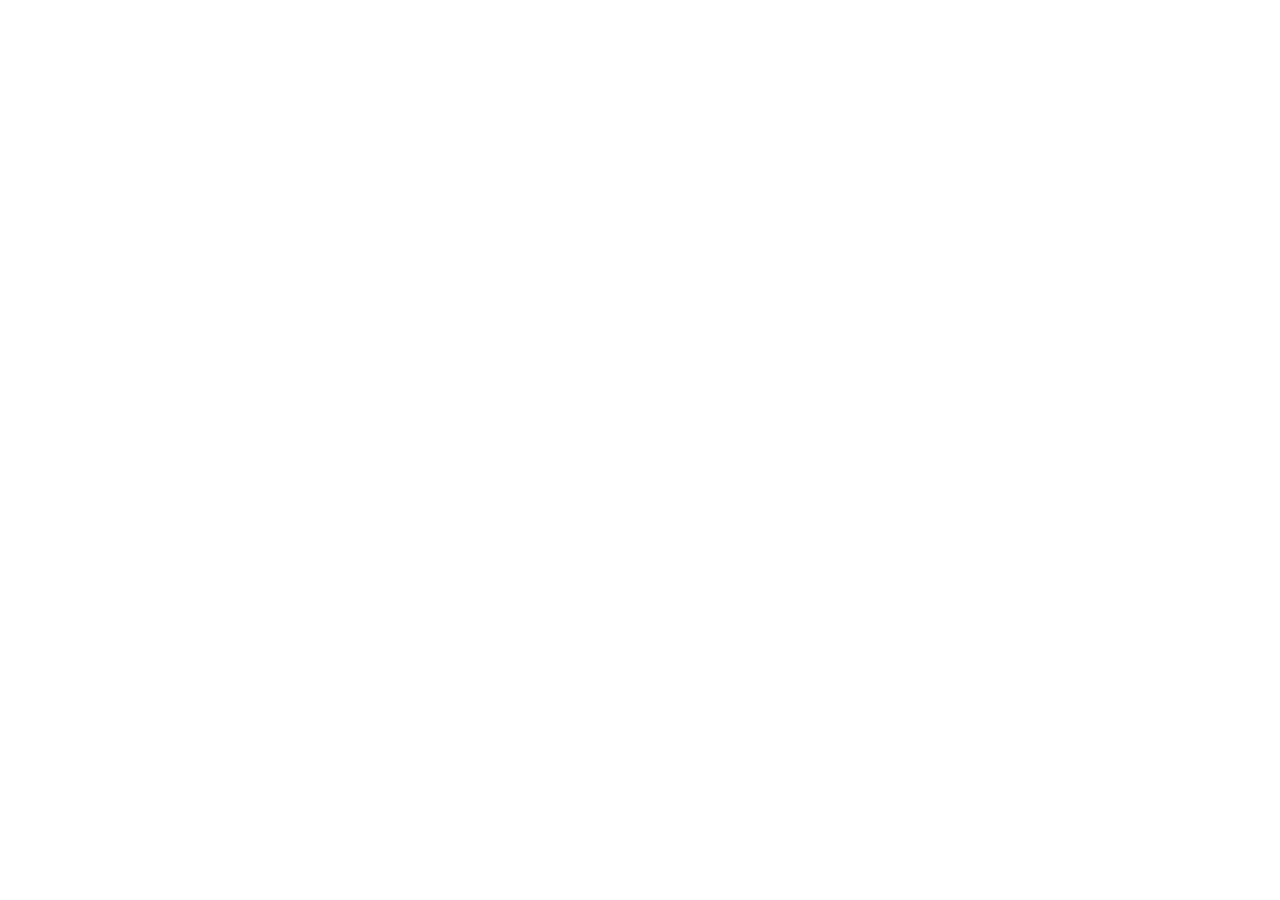
==== index.html @ ba46d33f "Apply V3 business fields and five mobile workflow improvements" ====
<!doctype html><html lang="zh-CN"><head><meta charset="UTF-8"><meta name="viewport" content="width=device-width, initial-scale=1"><title>扬锻 · 新版低保真</title>  <script type="module" crossorigin src="/yzdy-lowfi-demo/assets/index-DrUtun0J.js"></script>
  <link rel="stylesheet" crossorigin href="/yzdy-lowfi-demo/assets/index-Ce-SdIbJ.css">
</head><body><div id="app"></div></body></html>
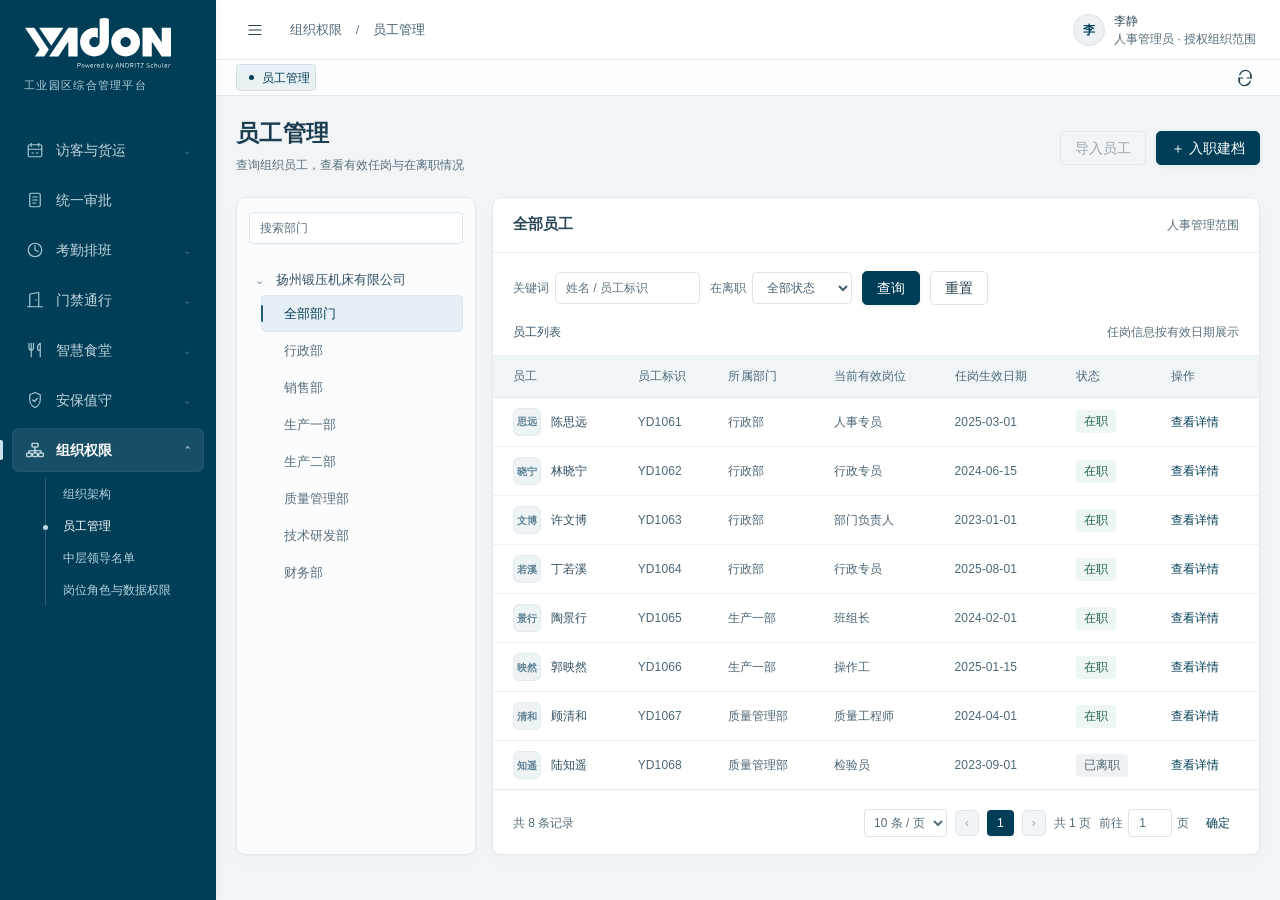
==== commit e3412ff0: "Route legacy PC demo bookmarks to current bundled main; preserve mini links" ====
--- a/index.html
+++ b/index.html
@@ -1,3 +1,10 @@
-<!doctype html><html lang="zh-CN"><head><meta charset="UTF-8"><meta name="viewport" content="width=device-width, initial-scale=1"><title>扬锻 · 新版低保真</title>  <script type="module" crossorigin src="/yzdy-lowfi-demo/assets/index-DrUtun0J.js"></script>
-  <link rel="stylesheet" crossorigin href="/yzdy-lowfi-demo/assets/index-Ce-SdIbJ.css">
+<!doctype html><html lang="zh-CN"><head><meta charset="UTF-8"><meta name="viewport" content="width=device-width, initial-scale=1, viewport-fit=cover"><title>扬锻综合信息化</title><script>// Preserve existing mini hash routes while moving old PC bookmarks to the current runtime.
+(()=>{
+ const legacy=location.hash.slice(1).split('?')[0];
+ if(legacy && legacy!=='/' && !legacy.startsWith('/pc'))return;
+ const aliases={home:'org',visits:'visits','visits/presence':'presence','visits/lists':'visit-lists',workflows:'approvals','attendance/shifts':'attendance-shifts','attendance/schedules':'attendance-schedules','attendance/teams':'attendance-groups','attendance/rules':'attendance-shifts','attendance/records':'attendance-records','attendance/overtime':'attendance-overtime','attendance/reports':'attendance-reports','attendance/annual-leave':'attendance-quotas','attendance/leave-balances':'attendance-quotas','access/areas':'access-places','access/devices':'access-devices','access/policies':'access-places','access/logs':'access-events','canteen/home':'canteen-accounts','canteen/accounts':'canteen-accounts','canteen/subsidies':'canteen-credits','canteen/rules':'canteen-credits','canteen/vouchers':'canteen-vouchers','canteen/dishes':'canteen-dishes','canteen/menus':'canteen-menus','canteen/terminals':'canteen-terminals','canteen/transactions':'canteen-transactions','canteen/reports':'canteen-reports','organization/employees':'org','organization/roles':'permissions'};
+ const key=legacy.replace(/^\/pc\/?/,'');const url=new URL('pc-portal/',location.href);url.hash='';url.search='';url.searchParams.set('page',aliases[key]||'org');url.searchParams.set('v','51ef9de');location.replace(url.href);
+})();
+</script>  <script type="module" crossorigin src="/yzdy-lowfi-demo/assets/index-ChOSy1hD.js"></script>
+  <link rel="stylesheet" crossorigin href="/yzdy-lowfi-demo/assets/index-D5b10Wv9.css">
 </head><body><div id="app"></div></body></html>
